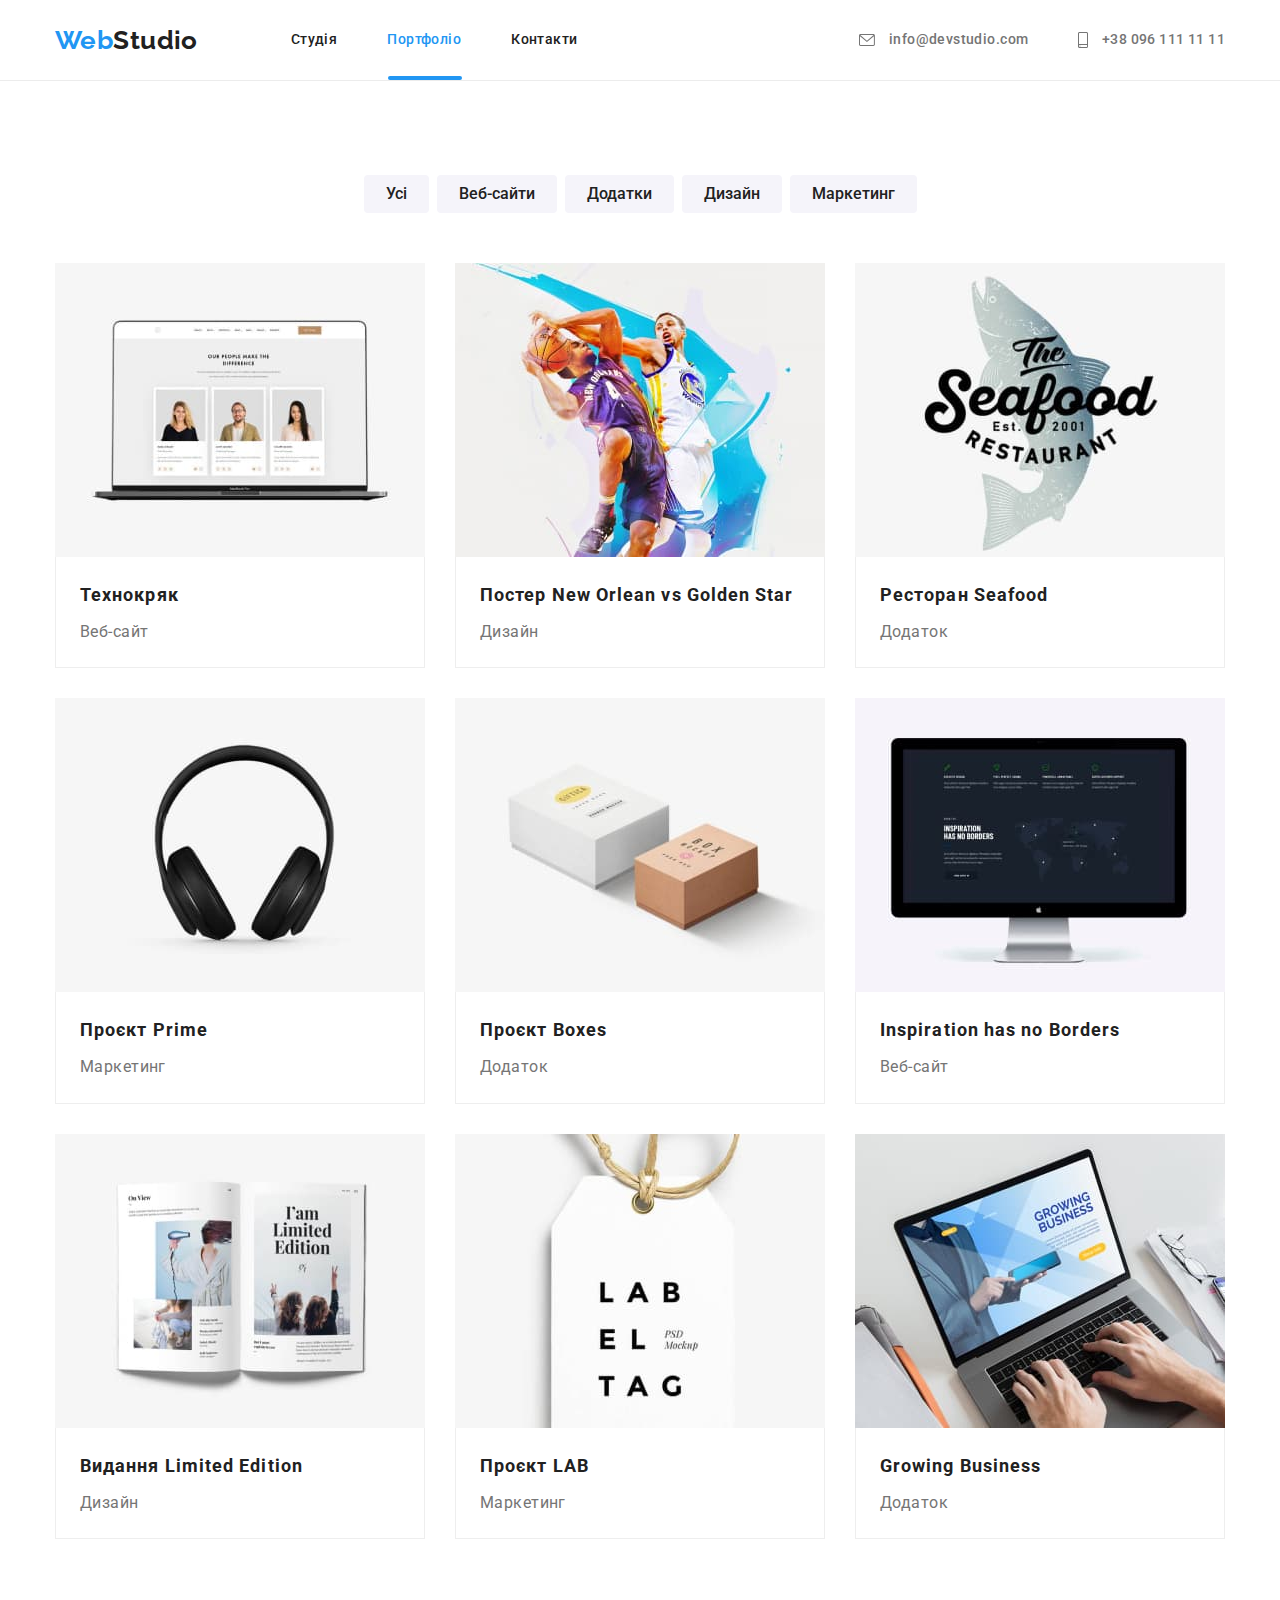
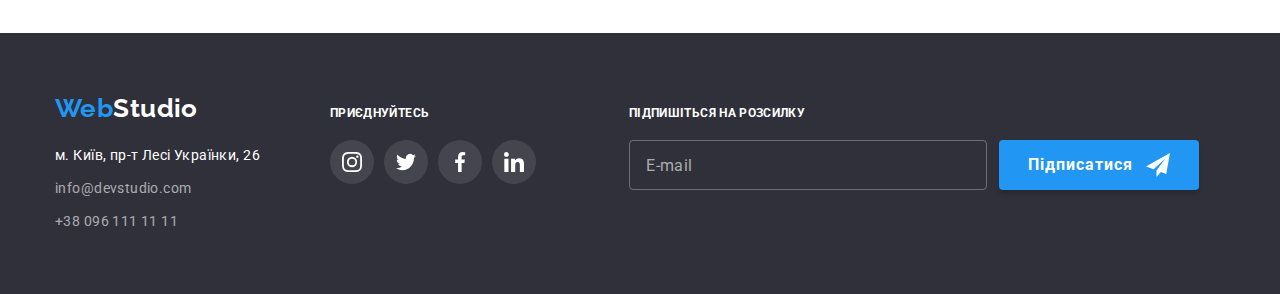
==== portfolio.html @ a85c8eb5 "add" ====
<!DOCTYPE html>
<html lang="uk">
  <head>
    <meta charset="UTF-8" />
    <meta name="viewport" content="width=device-width, initial-scale=1.0" />
    <title>home_work_#7 &#127801;</title>
    <link rel="preconnect" href="https://fonts.googleapis.com" />
    <link rel="preconnect" href="https://fonts.gstatic.com" crossorigin />
    <link
      href="https://fonts.googleapis.com/css2?family=Open+Sans&family=Raleway:wght@700&family=Roboto:wght@400;500;700;900&display=swap"
      rel="stylesheet"
    />
    <link
      rel="stylesheet"
      href="https://cdnjs.cloudflare.com/ajax/libs/modern-normalize/1.0.0/modern-normalize.min.css"
    />
    <link rel="stylesheet" href="./css/main.min.css" />
  </head>

  <body>
    <header class="page-header">
      <div class="container header">
        <a class="logo" href="" target="_blank" rel="noopener"
          >Web<span>Studio</span></a
        >
        <nav class="navigation">
          <ul class="site-nav list">
            <li class="item">
              <a href="./index.html" class="nav-link">Студія</a>
            </li>
            <li class="item">
              <a href="./portfolio.html" class="nav-link current">Портфоліо</a>
            </li>
            <li class="item"><a href="#" class="nav-link">Контакти</a></li>
          </ul>
        </nav>
        <div class="contacts header">
          <a class="contacts-link" href="mailto:info@devstudio.com">
            <svg width="16" height="12" class="mail icon">
              <use href="./images/sprite.svg#icon-mail"></use>
            </svg>
            info@devstudio.com</a
          >
          <a class="contacts-link" href="tel:+380961111111">
            <svg width="10" height="16" class="smartphone icon">
              <use href="./images/sprite.svg#icon-smartphone"></use>
            </svg>
            +38 096 111 11 11
          </a>
        </div>
      </div>
    </header>
    <main>
      <section class="section">
        <div class="container">
          <h1 class="portfolio-title visually-hidden">Портфоліо</h1>
          <ul class="portfolio-nav list">
            <li><button class="portfolio-button" type="button">Усі</button></li>
            <li>
              <button class="portfolio-button" type="button">Веб-сайти</button>
            </li>
            <li>
              <button class="portfolio-button" type="button">Додатки</button>
            </li>
            <li>
              <button class="portfolio-button" type="button">Дизайн</button>
            </li>
            <li>
              <button class="portfolio-button" type="button">Маркетинг</button>
            </li>
          </ul>
          <ul class="portfolio-list list">
            <li class="element-portfolio">
              <a class="element-portfolio-item" href="#"
                ><div class="img-position-portfolio">
                  <img
                    src="./images/portfolio1.jpg"
                    alt="Приклад веб-сайту"
                    width="370"
                    height="294"
                  />
                  <p class="text-position-portfolio">
                    Ресурс пропонує комплексні пропозиції з різним рівнем
                    функціоналу та сервісів. Все це дозволить відвідувачу
                    отримати вичерпні відомості про компанію чи приватну особу.
                  </p>
                </div>
                <div class="border-portfolio">
                  <h2 class="portfolio-title">Технокряк</h2>
                  <p class="portfolio-text">Веб-сайт</p>
                </div>
              </a>
            </li>
            <li class="element-portfolio">
              <a class="element-portfolio-item" href="#"
                ><div class="img-position-portfolio">
                  <img
                    src="./images/portfolio2.jpg"
                    alt="Приклад дизайну"
                    width="370"
                    height="294"
                  />
                  <p class="text-position-portfolio">
                    Ресурс пропонує комплексні пропозиції з різним рівнем
                    функціоналу та сервісів. Все це дозволить відвідувачу
                    отримати вичерпні відомості про компанію чи приватну особу.
                  </p>
                </div>
                <div class="border-portfolio">
                  <h2 class="portfolio-title">
                    Постер New Orlean vs Golden Star
                  </h2>
                  <p class="portfolio-text">Дизайн</p>
                </div>
              </a>
            </li>
            <li class="element-portfolio">
              <a class="element-portfolio-item" href="#"
                ><div class="img-position-portfolio">
                  <img
                    src="./images/portfolio3.jpg"
                    alt="Приклад додатку"
                    width="370"
                    height="294"
                  />
                  <p class="text-position-portfolio">
                    Ресурс пропонує комплексні пропозиції з різним рівнем
                    функціоналу та сервісів. Все це дозволить відвідувачу
                    отримати вичерпні відомості про компанію чи приватну особу.
                  </p>
                </div>
                <div class="border-portfolio">
                  <h2 class="portfolio-title">Ресторан Seafood</h2>
                  <p class="portfolio-text">Додаток</p>
                </div>
              </a>
            </li>
            <li class="element-portfolio">
              <a class="element-portfolio-item" href="#"
                ><div class="img-position-portfolio">
                  <img
                    src="./images/portfolio4.jpg"
                    alt="Приклад маркетингу"
                    width="370"
                    height="294"
                  />
                  <p class="text-position-portfolio">
                    Ресурс пропонує комплексні пропозиції з різним рівнем
                    функціоналу та сервісів. Все це дозволить відвідувачу
                    отримати вичерпні відомості про компанію чи приватну особу.
                  </p>
                </div>
                <div class="border-portfolio">
                  <h2 class="portfolio-title">Проєкт Prime</h2>
                  <p class="portfolio-text">Маркетинг</p>
                </div>
              </a>
            </li>
            <li class="element-portfolio">
              <a class="element-portfolio-item" href="#"
                ><div class="img-position-portfolio">
                  <img
                    src="./images/portfolio5.jpg"
                    alt="Приклад додатку"
                    width="370"
                    height="294"
                  />
                  <p class="text-position-portfolio">
                    Ресурс пропонує комплексні пропозиції з різним рівнем
                    функціоналу та сервісів. Все це дозволить відвідувачу
                    отримати вичерпні відомості про компанію чи приватну особу.
                  </p>
                </div>
                <div class="border-portfolio">
                  <h2 class="portfolio-title">Проєкт Boxes</h2>
                  <p class="portfolio-text">Додаток</p>
                </div>
              </a>
            </li>
            <li class="element-portfolio">
              <a class="element-portfolio-item" href="#"
                ><div class="img-position-portfolio">
                  <img
                    src="./images/portfolio6.jpg"
                    alt="Приклад веб-сайту"
                    width="370"
                    height="294"
                  />
                  <p class="text-position-portfolio">
                    Ресурс пропонує комплексні пропозиції з різним рівнем
                    функціоналу та сервісів. Все це дозволить відвідувачу
                    отримати вичерпні відомості про компанію чи приватну особу.
                  </p>
                </div>
                <div class="border-portfolio">
                  <h2 class="portfolio-title">Inspiration has no Borders</h2>
                  <p class="portfolio-text">Веб-сайт</p>
                </div>
              </a>
            </li>
            <li class="element-portfolio">
              <a class="element-portfolio-item" href="#"
                ><div class="img-position-portfolio">
                  <img
                    src="./images/portfolio7.jpg"
                    alt="Приклад дизайну"
                    width="370"
                    height="294"
                  />
                  <p class="text-position-portfolio">
                    Ресурс пропонує комплексні пропозиції з різним рівнем
                    функціоналу та сервісів. Все це дозволить відвідувачу
                    отримати вичерпні відомості про компанію чи приватну особу.
                  </p>
                </div>
                <div class="border-portfolio">
                  <h2 class="portfolio-title">Видання Limited Edition</h2>
                  <p class="portfolio-text">Дизайн</p>
                </div>
              </a>
            </li>
            <li class="element-portfolio">
              <a class="element-portfolio-item" href="#"
                ><div class="img-position-portfolio">
                  <img
                    src="./images/portfolio8.jpg"
                    alt="Приклад маркетингу"
                    width="370"
                    height="294"
                  />
                  <p class="text-position-portfolio">
                    Ресурс пропонує комплексні пропозиції з різним рівнем
                    функціоналу та сервісів. Все це дозволить відвідувачу
                    отримати вичерпні відомості про компанію чи приватну особу.
                  </p>
                </div>
                <div class="border-portfolio">
                  <h2 class="portfolio-title">Проєкт LAB</h2>
                  <p class="portfolio-text">Маркетинг</p>
                </div>
              </a>
            </li>
            <li class="element-portfolio">
              <a class="element-portfolio-item" href="#"
                ><div class="img-position-portfolio">
                  <img
                    src="./images/portfolio9.jpg"
                    alt="Приклад додатку"
                    width="370"
                    height="294"
                  />
                  <p class="text-position-portfolio">
                    Ресурс пропонує комплексні пропозиції з різним рівнем
                    функціоналу та сервісів. Все це дозволить відвідувачу
                    отримати вичерпні відомості про компанію чи приватну особу.
                  </p>
                </div>
                <div class="border-portfolio">
                  <h2 class="portfolio-title">Growing Business</h2>
                  <p class="portfolio-text">Додаток</p>
                </div>
              </a>
            </li>
          </ul>
        </div>
      </section>
    </main>
    <footer>
      <section class="section-footer">
        <div class="container footer">
          <div class="address-footer">
            <a class="logo footer" href="" target="_blank" rel="noopener"
              >Web<span class="accent">Studio</span></a
            >
            <address class="address-nav">
              <ul class="contacts footer list">
                <li>
                  <a
                    class="address"
                    href="https://goo.gl/maps/eaGSz34SgQG6PCbu6"
                    rel="noopener, nofollow, noreferrer"
                    target="_blank"
                    >м. Київ, пр-т Лесі Українки, 26</a
                  >
                </li>
                <li>
                  <a
                    class="contacts-link-footer link"
                    href="mailto:info@devstudio.com"
                    >info@devstudio.com</a
                  >
                </li>
                <li>
                  <a class="contacts-link-footer link" href="tel:+380961111111"
                    >+38 096 111 11 11</a
                  >
                </li>
              </ul>
            </address>
          </div>
          <div class="social-networks-footer">
            <h5 class="social-networks-footer-title">приєднуйтесь</h5>
            <div class="social-networks">
              <ul class="social-networks-list">
                <li class="social-networks link">
                  <a class="social-networks-item footer-item" href="#">
                    <svg width="20" height="20" class="instagram icon-net">
                      <use href="./images/sprite.svg#icon-instagram"></use>
                    </svg>
                  </a>
                </li>
                <li class="social-networks link">
                  <a class="social-networks-item footer-item" href="#">
                    <svg width="20" height="20" class="twitter icon-net">
                      <use href="./images/sprite.svg#icon-twitter"></use>
                    </svg>
                  </a>
                </li>
                <li class="social-networks link">
                  <a class="social-networks-item footer-item" href="#">
                    <svg width="20" height="20" class="facebook icon-net">
                      <use href="./images/sprite.svg#icon-facebook"></use>
                    </svg>
                  </a>
                </li>
                <li class="social-networks link">
                  <a class="social-networks-item footer-item" href="#">
                    <svg width="20" height="20" class="linkedin icon-net">
                      <use href="./images/sprite.svg#icon-linkedin"></use>
                    </svg>
                  </a>
                </li>
              </ul>
            </div>
          </div>
          <div class="mailing-block">
            <h5 class="social-networks-footer-title">
              Підпишіться на розсилку
            </h5>
            <form action="#" class="input-block">
              <div class="mailing-input-block">
                <label for="mailing-input"></label>
                <input
                  id="mailing-input"
                  type="text"
                  class="mailing-input"
                  placeholder="E-mail"
                />
              </div>
              <button type="submit" class="btn btn-footer">
                Підписатися
                <svg width="24" height="24" class="icon-mailing">
                  <use href="./images/sprite.svg#icon-send"></use>
                </svg>
              </button>
            </form>
          </div>
        </div>
      </section>
    </footer>
  </body>
</html>
---- css/main.min.css ----
:root{--primary-color: #ffffff;--accent-color: #2f303a;--accent-color2: #f5f4fa;--primary-text-color: #757575;--title-text-color: #212121;--accent-text-color: #2196f3;--accent-text-color2: #188ce8;--address-color: rgba(255, 255, 255, 0.6);--color-input: rgba(33, 33, 33, 0.2);--border-color: #eeeeee;--social-networks-icon: #afb1b8;--time: 250ms;--cubic: cubic-bezier(0.4, 0, 0.2, 1)}.visually-hidden{position:absolute;width:1px;height:1px;margin:-1px;border:0;padding:0;white-space:nowrap;-webkit-clip-path:inset(100%);clip-path:inset(100%);clip:rect(0 0 0 0);overflow:hidden}h1,h2,h3,h4,h5,h6,p{margin:0}ul,ol{margin:0;padding-left:0;list-style:none}img{display:block}input,textarea{padding:0}address{font-style:normal}button{cursor:pointer;font-family:inherit}a{text-decoration:none}body{color:var(--primary-text-color);background-color:var(--primary-color);font-family:Roboto,sans-serif;font-size:14px;letter-spacing:.03em}.container{width:100%;max-width:1200px;padding-left:15px;padding-right:15px;margin:0 auto}.section{padding-top:94px;padding-bottom:94px}.section-title{margin-bottom:50px;color:var(--title-text-color);font-size:36px;line-height:1.2;text-align:center}.btn{min-width:200px;color:var(--primary-color);background-color:var(--accent-text-color);border:none;font-weight:700;font-size:16px;line-height:1.9;align-items:center;text-align:center;letter-spacing:.06em;box-shadow:0px 4px 4px rgba(0,0,0,.15);border-radius:4px;cursor:pointer;transition:background-color var(--time) var(--cubic)}.btn:hover,.btn:focus{background-color:var(--accent-text-color2);transition:background-color var(--time) var(--cubic)}.social-networks-list{display:flex;gap:10px;justify-content:center;align-items:center;padding-bottom:30px}.social-networks-item{flex-basis:calc((100% - 30px)/4);width:44px;height:44px;display:flex;justify-content:center;align-items:center;border-radius:50%;color:var(--social-networks-icon);transition:background-color var(--time) var(--cubic),color var(--time) var(--cubic)}.social-networks-item:hover,.social-networks-item:focus{background-color:var(--accent-text-color);color:var(--primary-color);cursor:pointer;transition:background-color var(--time) var(--cubic),color var(--time) var(--cubic)}.icon-net{fill:currentColor}.backdrop{position:fixed;top:0;left:0;width:100%;height:100%;background-color:rgba(0,0,0,.2);transition:opacity 300ms linear,visibility 300ms linear}.is-hidden{visibility:hidden;opacity:0;pointer-events:none}.modal{position:absolute;top:50%;left:50%;transform:translate(-50%, -50%);width:528px;min-height:581px;padding-left:40px;padding-right:40px;background-color:var(--primary-color);box-shadow:0px 1px 3px rgba(0,0,0,.12),0px 1px 1px rgba(0,0,0,.14),0px 2px 1px rgba(0,0,0,.2);border-radius:4px;transform:translate(-50%, -50%) scaleY(1)}.modal-title{font-weight:700;font-size:20px;padding-top:40px;margin-bottom:12px;line-height:1.15;text-align:center;letter-spacing:.03em;color:var(--title-text-color)}.modal-fild:not(:last-child){margin-bottom:10px}.modal-fild:nth-child(4){margin-bottom:0}.input-wrap{position:relative}.modal-input{display:block;margin-top:4px;width:100%;height:40px;border:1px solid var(--color-input);border-radius:4px;font-size:14px;outline:rgba(0,0,0,0);padding-left:40px;cursor:pointer}.modal-input:focus{border-color:var(--accent-text-color);cursor:pointer}.input-icon{position:absolute;left:12px;top:50%;transform:translateY(-50%);fill:var(--title-text-color)}.modal-input:focus+.input-icon{fill:var(--accent-text-color)}.modal-input.text{height:120px;padding-left:16px;padding-top:12px;resize:none}.modal-input.text::-moz-placeholder{color:rgba(117,117,117,.5)}.modal-input.text:-ms-input-placeholder{color:rgba(117,117,117,.5)}.modal-input.text::placeholder{color:rgba(117,117,117,.5)}.check-text{font-size:14px;line-height:1.7;letter-spacing:.03em;color:var(--primary-text-color);display:flex;cursor:pointer;align-items:center}.check-text span{width:16px;height:15px;border:2px solid var(--title-text-color);border-radius:3px;margin-right:8px;display:flex;align-items:center;justify-content:center;fill:rgba(0,0,0,0)}.input-check:checked+.check-text span{background-color:var(--accent-text-color);fill:var(--primary-color);border:rgba(0,0,0,0)}.input-check{display:block;margin-top:20px;-webkit-appearance:none;-moz-appearance:none;appearance:none}.check-text a{text-decoration:underline;color:var(--accent-text-color);margin-left:4px;-webkit-text-decoration-skip-ink:none;text-decoration-skip-ink:none}.btn-modal{display:block;padding:10px 52px;margin-top:30px;margin-left:auto;margin-right:auto}.modal-form{padding-bottom:40px}.backdrop.is-hidden .modal{transform:translate(-50%, 0%) scale(0);transition:transform 300ms linear}.button-x{position:absolute;top:8px;right:8px;display:flex;justify-content:center;align-items:center;background-color:rgba(0,0,0,0);border-radius:50%;border:1px solid var(--social-networks-icon);width:30px;height:30px;color:var(--title-text-color)}.button-x:hover{color:var(--accent-text-color);cursor:pointer}.button-img{fill:currentColor}.gap-list{display:flex;flex-wrap:wrap;gap:30px}.hero{padding-top:200px;padding-bottom:200px;background-color:var(--accent-color);background-image:linear-gradient(to right, rgba(47, 48, 58, 0.4), rgba(47, 48, 58, 0.4)),url(../images/img_hero.jpg);background-repeat:no-repeat;background-size:auto;background-position:center;text-align:center}.hero__title{width:696px;display:block;margin-left:auto;margin-right:auto;margin-bottom:30px;color:var(--primary-color);font-weight:900;font-size:44px;line-height:1.4;letter-spacing:.06em;text-transform:uppercase}.hero__btn{padding:10px 32px}.page-header{border-bottom:1px solid #ececec}.container.header{display:flex;align-items:center}.logo{padding-top:24px;padding-bottom:24px;color:var(--accent-text-color);font-family:Raleway,sans-serif;font-weight:700;font-size:26px;text-decoration:none;line-height:1.2}.logo span{color:var(--title-text-color)}.navigation{margin-left:93px}.site-nav{display:flex;justify-content:flex-start;gap:50px}.nav-link{display:block;padding-top:32px;padding-bottom:32px;color:var(--title-text-color);font-weight:500;line-height:1.14;text-decoration:none;transition:color var(--time) var(--cubic)}.nav-link:hover,.nav-link:focus{color:var(--accent-text-color);transition:color var(--time) var(--cubic)}.current{position:relative;color:var(--accent-text-color)}.current::after{content:"";position:absolute;bottom:0;left:0;transform:translate(1px);width:100%;height:4px;background-color:var(--accent-text-color);border-radius:2px}.contacts.header{display:flex;margin-left:auto;gap:50px}.contacts-link{color:var(--primary-text-color);padding-top:32px;padding-bottom:32px;font-weight:500;line-height:1.14;text-decoration:none;transition:color var(--time) var(--cubic)}.contacts-link:hover,.contacts-link:focus{color:var(--accent-text-color);cursor:pointer;transition:color var(--time) var(--cubic)}.icon{vertical-align:middle;margin-right:10px;fill:currentColor}.feature__item{flex-basis:calc((100% - 90px)/4)}.feature__item::before{display:block;content:"";height:120px;background-size:70px;background-repeat:no-repeat;background-position:center;background-color:var(--accent-color2);border-radius:4px;margin-bottom:30px}.icon-antenna::before{background-image:url(../images/antenna.svg)}.icon-clock::before{background-image:url(../images/clock.svg)}.icon-diagram::before{background-image:url(../images/diagram.svg)}.icon-astronaut::before{background-image:url(../images/astronaut.svg)}.feature__title{margin-bottom:8px;color:var(--title-text-color);font-size:14px;line-height:1.14;text-transform:uppercase}.feature__text{line-height:1.7}.section.work{padding-top:0}.work__item{flex-basis:calc((100% - 60px)/3);position:relative}.work__text-position{width:100%;padding-top:27px;padding-bottom:27px;position:absolute;bottom:0;left:0;background-color:rgba(47,48,58,.8);color:var(--primary-color);text-transform:uppercase;font-weight:700;font-size:14px;line-height:1.14;text-align:center;letter-spacing:.03em}.section.team{margin-bottom:0;background-color:var(--accent-color2)}.team__item{flex-basis:calc((100% - 90px)/4);background:#fff;box-shadow:0px 1px 3px rgba(0,0,0,.12),0px 1px 1px rgba(0,0,0,.14),0px 2px 1px rgba(0,0,0,.2);border-radius:0px 0px 4px 4px;align-items:center}.team__name{margin-bottom:10px;color:var(--title-text-color);font-weight:500;font-size:16px;line-height:1.2;text-align:center}.team__profession{font-size:16px;line-height:1.2;text-align:center}.team__text{padding-top:30px;margin-bottom:16px}.clients-list__element{flex-basis:calc((100% - 150px)/6)}.clients-list__item{border:1px solid var(--social-networks-icon);border-radius:4px;width:170px;height:92px;display:flex;justify-content:center;align-items:center;color:var(--social-networks-icon);transition:border-color var(--time) var(--cubic),color var(--time) var(--cubic)}.clients-list__item:hover,.clients-list__item:focus{border:1px solid var(--accent-text-color);color:var(--accent-text-color);cursor:pointer;transition:border-color var(--time) var(--cubic),color var(--time) var(--cubic)}.logo-clients{fill:currentColor}.section-footer{background-color:var(--accent-color);padding-top:60px;padding-bottom:60px}.container.footer{display:flex;align-items:baseline}.social-networks-footer{margin-left:70px}.social-networks-footer-title{margin-bottom:20px;line-height:1.14;letter-spacing:.03em;text-transform:uppercase;color:var(--primary-color)}.footer-item{background-color:rgba(255,255,255,.1);color:var(--primary-color)}.logo.footer{display:inline-block;padding-bottom:0;padding-top:0}.logo .accent{color:var(--primary-color)}.address-nav{margin-top:20px}.contacts.footer>li:not(:last-child){margin-bottom:9px}.contacts.footer>li:not(:first-child){display:block;color:var(--address-color);text-decoration:none;font-weight:400;font-style:normal;line-height:1.7;transition:color var(--time) var(--cubic)}.address{color:var(--primary-color);text-decoration:none;font-style:normal;line-height:1.7}.contacts-link-footer{color:var(--address-color);line-height:1.7;letter-spacing:.03em}.mailing-block{margin-left:93px}.mailing-input{display:block;width:358px;height:50px;border-radius:4px;font-size:14px;color:var(--primary-color);font-size:16px;line-height:1.25;outline:rgba(0,0,0,0);background-color:rgba(0,0,0,0);padding-left:16px;cursor:pointer;border:1px solid rgba(255,255,255,.3)}.mailing-input::-moz-placeholder{color:rgba(255,255,255,.6);font-size:16px;line-height:1.25;letter-spacing:.03em;outline-color:none}.mailing-input:-ms-input-placeholder{color:rgba(255,255,255,.6);font-size:16px;line-height:1.25;letter-spacing:.03em;outline-color:none}.mailing-input::placeholder{color:rgba(255,255,255,.6);font-size:16px;line-height:1.25;letter-spacing:.03em;outline-color:none}.mailing-input:focus{outline:rgba(0,0,0,0);border-color:var(--primary-text-color);cursor:pointer}.btn-footer{padding:10px 28px;display:flex;justify-content:space-around;height:50px}.icon-mailing{fill:var(--primary-color);margin-left:10px}.input-block{display:flex;align-items:center}.mailing-input-block{margin-right:12px}.portfolio-nav{display:flex;flex-wrap:wrap;gap:8px;justify-content:center;margin-bottom:50px}.portfolio-button{padding:6px 22px;background-color:var(--accent-text-color2);color:var(--title-text-color);font-family:inherit;font-weight:500;font-size:16px;line-height:1.6;text-align:center;border:none;background:var(--accent-color2);border-radius:4px;cursor:pointer;transition:background-color var(--time) var(--cubic),color var(--time) var(--cubic),box-shadow var(--time) var(--cubic)}.portfolio-button:hover,.portfolio-button:focus{background-color:var(--accent-text-color);color:var(--primary-color);box-shadow:0px 3px 1px rgba(0,0,0,.1),0px 1px 2px rgba(0,0,0,.08),0px 2px 2px rgba(0,0,0,.12);transition:background-color var(--time) var(--cubic),color var(--time) var(--cubic),box-shadow var(--time) var(--cubic)}.img-position-portfolio{position:relative;overflow:hidden}.text-position-portfolio{position:absolute;width:100%;height:100%;top:0;padding:63px 24px;background-color:rgba(33,150,243,.9);color:var(--primary-color);font-size:18px;line-height:1.56;letter-spacing:.03em;transform:translateY(100%);transition:var(--time) var(--cubic);overflow:auto}.element-portfolio-item:hover .text-position-portfolio,.element-portfolio-item:focus .text-position-portfolio{transform:translateY(0);transition:var(--time) var(--cubic)}.portfolio-list{display:flex;flex-wrap:wrap;gap:30px}.element-portfolio{flex-basis:calc((100% - 60px)/3)}.element-portfolio-item{display:block;transition:box-shadow var(--time) var(--cubic)}.element-portfolio-item:hover,.element-portfolio-item:focus{box-shadow:0px 1px 1px rgba(0,0,0,.12),0px 4px 4px rgba(0,0,0,.06),1px 4px 6px rgba(0,0,0,.16);transition:box-shadow var(--time) var(--cubic)}.border-portfolio{padding:20px 24px;border:1px solid var(--border-color);border-top:none}.portfolio-title{margin-bottom:4px;color:var(--title-text-color);font-family:inherit;font-weight:700;font-size:18px;line-height:2;letter-spacing:.06em}.portfolio-text{color:var(--primary-text-color);font-family:inherit;font-size:16px;line-height:1.9}/*# sourceMappingURL=main.min.css.map */
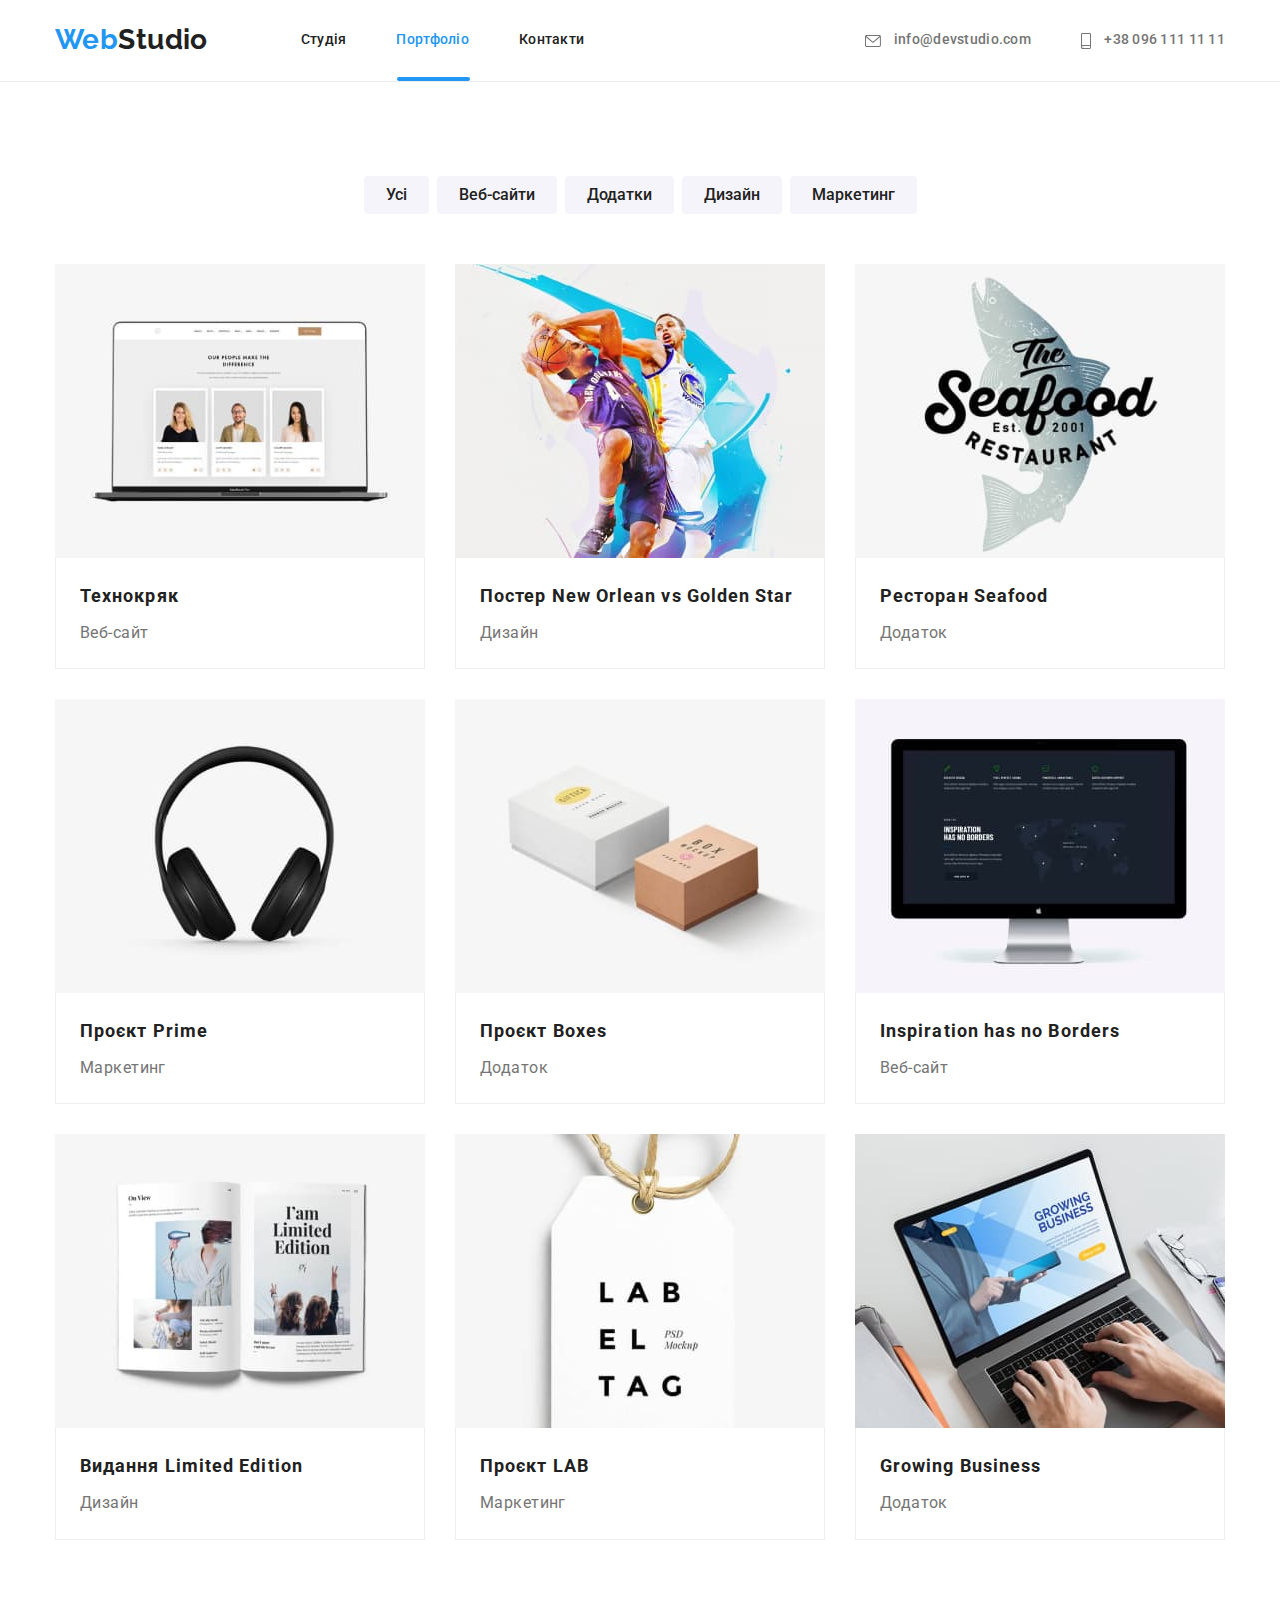
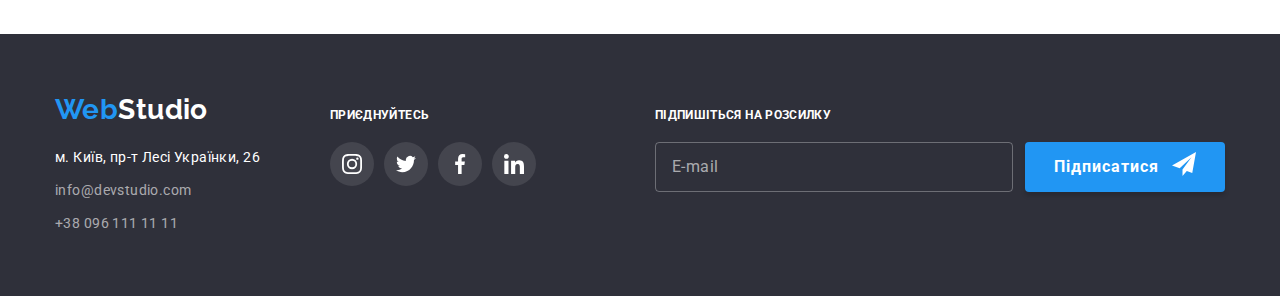
==== commit 4923a6ba: "add menu" ====
--- a/portfolio.html
+++ b/portfolio.html
@@ -3,7 +3,7 @@
   <head>
     <meta charset="UTF-8" />
     <meta name="viewport" content="width=device-width, initial-scale=1.0" />
-    <title>home_work_#7 &#127801;</title>
+    <title>home_work_#8 &#127801;</title>
     <link rel="preconnect" href="https://fonts.googleapis.com" />
     <link rel="preconnect" href="https://fonts.gstatic.com" crossorigin />
     <link
@@ -268,69 +268,73 @@
     <footer>
       <section class="section-footer">
         <div class="container footer">
-          <div class="address-footer">
-            <a class="logo footer" href="" target="_blank" rel="noopener"
-              >Web<span class="accent">Studio</span></a
-            >
-            <address class="address-nav">
-              <ul class="contacts footer list">
-                <li>
-                  <a
-                    class="address"
-                    href="https://goo.gl/maps/eaGSz34SgQG6PCbu6"
-                    rel="noopener, nofollow, noreferrer"
-                    target="_blank"
-                    >м. Київ, пр-т Лесі Українки, 26</a
-                  >
-                </li>
-                <li>
-                  <a
-                    class="contacts-link-footer link"
-                    href="mailto:info@devstudio.com"
-                    >info@devstudio.com</a
-                  >
-                </li>
-                <li>
-                  <a class="contacts-link-footer link" href="tel:+380961111111"
-                    >+38 096 111 11 11</a
-                  >
-                </li>
-              </ul>
-            </address>
-          </div>
-          <div class="social-networks-footer">
-            <h5 class="social-networks-footer-title">приєднуйтесь</h5>
-            <div class="social-networks">
-              <ul class="social-networks-list">
-                <li class="social-networks link">
-                  <a class="social-networks-item footer-item" href="#">
-                    <svg width="20" height="20" class="instagram icon-net">
-                      <use href="./images/sprite.svg#icon-instagram"></use>
-                    </svg>
-                  </a>
-                </li>
-                <li class="social-networks link">
-                  <a class="social-networks-item footer-item" href="#">
-                    <svg width="20" height="20" class="twitter icon-net">
-                      <use href="./images/sprite.svg#icon-twitter"></use>
-                    </svg>
-                  </a>
-                </li>
-                <li class="social-networks link">
-                  <a class="social-networks-item footer-item" href="#">
-                    <svg width="20" height="20" class="facebook icon-net">
-                      <use href="./images/sprite.svg#icon-facebook"></use>
-                    </svg>
-                  </a>
-                </li>
-                <li class="social-networks link">
-                  <a class="social-networks-item footer-item" href="#">
-                    <svg width="20" height="20" class="linkedin icon-net">
-                      <use href="./images/sprite.svg#icon-linkedin"></use>
-                    </svg>
-                  </a>
-                </li>
-              </ul>
+          <div class="add-flex">
+            <div class="address-footer">
+              <a class="logo footer" href="" target="_blank" rel="noopener"
+                >Web<span class="accent">Studio</span></a
+              >
+              <address class="address-nav">
+                <ul class="contacts footer list">
+                  <li>
+                    <a
+                      class="address"
+                      href="https://goo.gl/maps/eaGSz34SgQG6PCbu6"
+                      rel="noopener, nofollow, noreferrer"
+                      target="_blank"
+                      >м. Київ, пр-т Лесі Українки, 26</a
+                    >
+                  </li>
+                  <li>
+                    <a
+                      class="contacts-link-footer link"
+                      href="mailto:info@devstudio.com"
+                      >info@devstudio.com</a
+                    >
+                  </li>
+                  <li>
+                    <a
+                      class="contacts-link-footer link"
+                      href="tel:+380961111111"
+                      >+38 096 111 11 11</a
+                    >
+                  </li>
+                </ul>
+              </address>
+            </div>
+            <div class="social-networks-footer">
+              <h5 class="social-networks-footer-title">приєднуйтесь</h5>
+              <div class="social-networks">
+                <ul class="social-networks-list">
+                  <li class="social-networks link">
+                    <a class="social-networks-item footer-item" href="#">
+                      <svg width="20" height="20" class="instagram icon-net">
+                        <use href="./images/sprite.svg#icon-instagram"></use>
+                      </svg>
+                    </a>
+                  </li>
+                  <li class="social-networks link">
+                    <a class="social-networks-item footer-item" href="#">
+                      <svg width="20" height="20" class="twitter icon-net">
+                        <use href="./images/sprite.svg#icon-twitter"></use>
+                      </svg>
+                    </a>
+                  </li>
+                  <li class="social-networks link">
+                    <a class="social-networks-item footer-item" href="#">
+                      <svg width="20" height="20" class="facebook icon-net">
+                        <use href="./images/sprite.svg#icon-facebook"></use>
+                      </svg>
+                    </a>
+                  </li>
+                  <li class="social-networks link">
+                    <a class="social-networks-item footer-item" href="#">
+                      <svg width="20" height="20" class="linkedin icon-net">
+                        <use href="./images/sprite.svg#icon-linkedin"></use>
+                      </svg>
+                    </a>
+                  </li>
+                </ul>
+              </div>
             </div>
           </div>
           <div class="mailing-block">
@@ -347,6 +351,7 @@
                   placeholder="E-mail"
                 />
               </div>
+
               <button type="submit" class="btn btn-footer">
                 Підписатися
                 <svg width="24" height="24" class="icon-mailing">
--- a/css/main.min.css
+++ b/css/main.min.css
@@ -1 +1 @@
-:root{--primary-color: #ffffff;--accent-color: #2f303a;--accent-color2: #f5f4fa;--primary-text-color: #757575;--title-text-color: #212121;--accent-text-color: #2196f3;--accent-text-color2: #188ce8;--address-color: rgba(255, 255, 255, 0.6);--color-input: rgba(33, 33, 33, 0.2);--border-color: #eeeeee;--social-networks-icon: #afb1b8;--time: 250ms;--cubic: cubic-bezier(0.4, 0, 0.2, 1)}.visually-hidden{position:absolute;width:1px;height:1px;margin:-1px;border:0;padding:0;white-space:nowrap;-webkit-clip-path:inset(100%);clip-path:inset(100%);clip:rect(0 0 0 0);overflow:hidden}h1,h2,h3,h4,h5,h6,p{margin:0}ul,ol{margin:0;padding-left:0;list-style:none}img{display:block}input,textarea{padding:0}address{font-style:normal}button{cursor:pointer;font-family:inherit}a{text-decoration:none}body{color:var(--primary-text-color);background-color:var(--primary-color);font-family:Roboto,sans-serif;font-size:14px;letter-spacing:.03em}.container{width:100%;max-width:1200px;padding-left:15px;padding-right:15px;margin:0 auto}.section{padding-top:94px;padding-bottom:94px}.section-title{margin-bottom:50px;color:var(--title-text-color);font-size:36px;line-height:1.2;text-align:center}.btn{min-width:200px;color:var(--primary-color);background-color:var(--accent-text-color);border:none;font-weight:700;font-size:16px;line-height:1.9;align-items:center;text-align:center;letter-spacing:.06em;box-shadow:0px 4px 4px rgba(0,0,0,.15);border-radius:4px;cursor:pointer;transition:background-color var(--time) var(--cubic)}.btn:hover,.btn:focus{background-color:var(--accent-text-color2);transition:background-color var(--time) var(--cubic)}.social-networks-list{display:flex;gap:10px;justify-content:center;align-items:center;padding-bottom:30px}.social-networks-item{flex-basis:calc((100% - 30px)/4);width:44px;height:44px;display:flex;justify-content:center;align-items:center;border-radius:50%;color:var(--social-networks-icon);transition:background-color var(--time) var(--cubic),color var(--time) var(--cubic)}.social-networks-item:hover,.social-networks-item:focus{background-color:var(--accent-text-color);color:var(--primary-color);cursor:pointer;transition:background-color var(--time) var(--cubic),color var(--time) var(--cubic)}.icon-net{fill:currentColor}.backdrop{position:fixed;top:0;left:0;width:100%;height:100%;background-color:rgba(0,0,0,.2);transition:opacity 300ms linear,visibility 300ms linear}.is-hidden{visibility:hidden;opacity:0;pointer-events:none}.modal{position:absolute;top:50%;left:50%;transform:translate(-50%, -50%);width:528px;min-height:581px;padding-left:40px;padding-right:40px;background-color:var(--primary-color);box-shadow:0px 1px 3px rgba(0,0,0,.12),0px 1px 1px rgba(0,0,0,.14),0px 2px 1px rgba(0,0,0,.2);border-radius:4px;transform:translate(-50%, -50%) scaleY(1)}.modal-title{font-weight:700;font-size:20px;padding-top:40px;margin-bottom:12px;line-height:1.15;text-align:center;letter-spacing:.03em;color:var(--title-text-color)}.modal-fild:not(:last-child){margin-bottom:10px}.modal-fild:nth-child(4){margin-bottom:0}.input-wrap{position:relative}.modal-input{display:block;margin-top:4px;width:100%;height:40px;border:1px solid var(--color-input);border-radius:4px;font-size:14px;outline:rgba(0,0,0,0);padding-left:40px;cursor:pointer}.modal-input:focus{border-color:var(--accent-text-color);cursor:pointer}.input-icon{position:absolute;left:12px;top:50%;transform:translateY(-50%);fill:var(--title-text-color)}.modal-input:focus+.input-icon{fill:var(--accent-text-color)}.modal-input.text{height:120px;padding-left:16px;padding-top:12px;resize:none}.modal-input.text::-moz-placeholder{color:rgba(117,117,117,.5)}.modal-input.text:-ms-input-placeholder{color:rgba(117,117,117,.5)}.modal-input.text::placeholder{color:rgba(117,117,117,.5)}.check-text{font-size:14px;line-height:1.7;letter-spacing:.03em;color:var(--primary-text-color);display:flex;cursor:pointer;align-items:center}.check-text span{width:16px;height:15px;border:2px solid var(--title-text-color);border-radius:3px;margin-right:8px;display:flex;align-items:center;justify-content:center;fill:rgba(0,0,0,0)}.input-check:checked+.check-text span{background-color:var(--accent-text-color);fill:var(--primary-color);border:rgba(0,0,0,0)}.input-check{display:block;margin-top:20px;-webkit-appearance:none;-moz-appearance:none;appearance:none}.check-text a{text-decoration:underline;color:var(--accent-text-color);margin-left:4px;-webkit-text-decoration-skip-ink:none;text-decoration-skip-ink:none}.btn-modal{display:block;padding:10px 52px;margin-top:30px;margin-left:auto;margin-right:auto}.modal-form{padding-bottom:40px}.backdrop.is-hidden .modal{transform:translate(-50%, 0%) scale(0);transition:transform 300ms linear}.button-x{position:absolute;top:8px;right:8px;display:flex;justify-content:center;align-items:center;background-color:rgba(0,0,0,0);border-radius:50%;border:1px solid var(--social-networks-icon);width:30px;height:30px;color:var(--title-text-color)}.button-x:hover{color:var(--accent-text-color);cursor:pointer}.button-img{fill:currentColor}.gap-list{display:flex;flex-wrap:wrap;gap:30px}.hero{padding-top:200px;padding-bottom:200px;background-color:var(--accent-color);background-image:linear-gradient(to right, rgba(47, 48, 58, 0.4), rgba(47, 48, 58, 0.4)),url(../images/img_hero.jpg);background-repeat:no-repeat;background-size:auto;background-position:center;text-align:center}.hero__title{width:696px;display:block;margin-left:auto;margin-right:auto;margin-bottom:30px;color:var(--primary-color);font-weight:900;font-size:44px;line-height:1.4;letter-spacing:.06em;text-transform:uppercase}.hero__btn{padding:10px 32px}.page-header{border-bottom:1px solid #ececec}.container.header{display:flex;align-items:center}.logo{padding-top:24px;padding-bottom:24px;color:var(--accent-text-color);font-family:Raleway,sans-serif;font-weight:700;font-size:26px;text-decoration:none;line-height:1.2}.logo span{color:var(--title-text-color)}.navigation{margin-left:93px}.site-nav{display:flex;justify-content:flex-start;gap:50px}.nav-link{display:block;padding-top:32px;padding-bottom:32px;color:var(--title-text-color);font-weight:500;line-height:1.14;text-decoration:none;transition:color var(--time) var(--cubic)}.nav-link:hover,.nav-link:focus{color:var(--accent-text-color);transition:color var(--time) var(--cubic)}.current{position:relative;color:var(--accent-text-color)}.current::after{content:"";position:absolute;bottom:0;left:0;transform:translate(1px);width:100%;height:4px;background-color:var(--accent-text-color);border-radius:2px}.contacts.header{display:flex;margin-left:auto;gap:50px}.contacts-link{color:var(--primary-text-color);padding-top:32px;padding-bottom:32px;font-weight:500;line-height:1.14;text-decoration:none;transition:color var(--time) var(--cubic)}.contacts-link:hover,.contacts-link:focus{color:var(--accent-text-color);cursor:pointer;transition:color var(--time) var(--cubic)}.icon{vertical-align:middle;margin-right:10px;fill:currentColor}.feature__item{flex-basis:calc((100% - 90px)/4)}.feature__item::before{display:block;content:"";height:120px;background-size:70px;background-repeat:no-repeat;background-position:center;background-color:var(--accent-color2);border-radius:4px;margin-bottom:30px}.icon-antenna::before{background-image:url(../images/antenna.svg)}.icon-clock::before{background-image:url(../images/clock.svg)}.icon-diagram::before{background-image:url(../images/diagram.svg)}.icon-astronaut::before{background-image:url(../images/astronaut.svg)}.feature__title{margin-bottom:8px;color:var(--title-text-color);font-size:14px;line-height:1.14;text-transform:uppercase}.feature__text{line-height:1.7}.section.work{padding-top:0}.work__item{flex-basis:calc((100% - 60px)/3);position:relative}.work__text-position{width:100%;padding-top:27px;padding-bottom:27px;position:absolute;bottom:0;left:0;background-color:rgba(47,48,58,.8);color:var(--primary-color);text-transform:uppercase;font-weight:700;font-size:14px;line-height:1.14;text-align:center;letter-spacing:.03em}.section.team{margin-bottom:0;background-color:var(--accent-color2)}.team__item{flex-basis:calc((100% - 90px)/4);background:#fff;box-shadow:0px 1px 3px rgba(0,0,0,.12),0px 1px 1px rgba(0,0,0,.14),0px 2px 1px rgba(0,0,0,.2);border-radius:0px 0px 4px 4px;align-items:center}.team__name{margin-bottom:10px;color:var(--title-text-color);font-weight:500;font-size:16px;line-height:1.2;text-align:center}.team__profession{font-size:16px;line-height:1.2;text-align:center}.team__text{padding-top:30px;margin-bottom:16px}.clients-list__element{flex-basis:calc((100% - 150px)/6)}.clients-list__item{border:1px solid var(--social-networks-icon);border-radius:4px;width:170px;height:92px;display:flex;justify-content:center;align-items:center;color:var(--social-networks-icon);transition:border-color var(--time) var(--cubic),color var(--time) var(--cubic)}.clients-list__item:hover,.clients-list__item:focus{border:1px solid var(--accent-text-color);color:var(--accent-text-color);cursor:pointer;transition:border-color var(--time) var(--cubic),color var(--time) var(--cubic)}.logo-clients{fill:currentColor}.section-footer{background-color:var(--accent-color);padding-top:60px;padding-bottom:60px}.container.footer{display:flex;align-items:baseline}.social-networks-footer{margin-left:70px}.social-networks-footer-title{margin-bottom:20px;line-height:1.14;letter-spacing:.03em;text-transform:uppercase;color:var(--primary-color)}.footer-item{background-color:rgba(255,255,255,.1);color:var(--primary-color)}.logo.footer{display:inline-block;padding-bottom:0;padding-top:0}.logo .accent{color:var(--primary-color)}.address-nav{margin-top:20px}.contacts.footer>li:not(:last-child){margin-bottom:9px}.contacts.footer>li:not(:first-child){display:block;color:var(--address-color);text-decoration:none;font-weight:400;font-style:normal;line-height:1.7;transition:color var(--time) var(--cubic)}.address{color:var(--primary-color);text-decoration:none;font-style:normal;line-height:1.7}.contacts-link-footer{color:var(--address-color);line-height:1.7;letter-spacing:.03em}.mailing-block{margin-left:93px}.mailing-input{display:block;width:358px;height:50px;border-radius:4px;font-size:14px;color:var(--primary-color);font-size:16px;line-height:1.25;outline:rgba(0,0,0,0);background-color:rgba(0,0,0,0);padding-left:16px;cursor:pointer;border:1px solid rgba(255,255,255,.3)}.mailing-input::-moz-placeholder{color:rgba(255,255,255,.6);font-size:16px;line-height:1.25;letter-spacing:.03em;outline-color:none}.mailing-input:-ms-input-placeholder{color:rgba(255,255,255,.6);font-size:16px;line-height:1.25;letter-spacing:.03em;outline-color:none}.mailing-input::placeholder{color:rgba(255,255,255,.6);font-size:16px;line-height:1.25;letter-spacing:.03em;outline-color:none}.mailing-input:focus{outline:rgba(0,0,0,0);border-color:var(--primary-text-color);cursor:pointer}.btn-footer{padding:10px 28px;display:flex;justify-content:space-around;height:50px}.icon-mailing{fill:var(--primary-color);margin-left:10px}.input-block{display:flex;align-items:center}.mailing-input-block{margin-right:12px}.portfolio-nav{display:flex;flex-wrap:wrap;gap:8px;justify-content:center;margin-bottom:50px}.portfolio-button{padding:6px 22px;background-color:var(--accent-text-color2);color:var(--title-text-color);font-family:inherit;font-weight:500;font-size:16px;line-height:1.6;text-align:center;border:none;background:var(--accent-color2);border-radius:4px;cursor:pointer;transition:background-color var(--time) var(--cubic),color var(--time) var(--cubic),box-shadow var(--time) var(--cubic)}.portfolio-button:hover,.portfolio-button:focus{background-color:var(--accent-text-color);color:var(--primary-color);box-shadow:0px 3px 1px rgba(0,0,0,.1),0px 1px 2px rgba(0,0,0,.08),0px 2px 2px rgba(0,0,0,.12);transition:background-color var(--time) var(--cubic),color var(--time) var(--cubic),box-shadow var(--time) var(--cubic)}.img-position-portfolio{position:relative;overflow:hidden}.text-position-portfolio{position:absolute;width:100%;height:100%;top:0;padding:63px 24px;background-color:rgba(33,150,243,.9);color:var(--primary-color);font-size:18px;line-height:1.56;letter-spacing:.03em;transform:translateY(100%);transition:var(--time) var(--cubic);overflow:auto}.element-portfolio-item:hover .text-position-portfolio,.element-portfolio-item:focus .text-position-portfolio{transform:translateY(0);transition:var(--time) var(--cubic)}.portfolio-list{display:flex;flex-wrap:wrap;gap:30px}.element-portfolio{flex-basis:calc((100% - 60px)/3)}.element-portfolio-item{display:block;transition:box-shadow var(--time) var(--cubic)}.element-portfolio-item:hover,.element-portfolio-item:focus{box-shadow:0px 1px 1px rgba(0,0,0,.12),0px 4px 4px rgba(0,0,0,.06),1px 4px 6px rgba(0,0,0,.16);transition:box-shadow var(--time) var(--cubic)}.border-portfolio{padding:20px 24px;border:1px solid var(--border-color);border-top:none}.portfolio-title{margin-bottom:4px;color:var(--title-text-color);font-family:inherit;font-weight:700;font-size:18px;line-height:2;letter-spacing:.06em}.portfolio-text{color:var(--primary-text-color);font-family:inherit;font-size:16px;line-height:1.9}/*# sourceMappingURL=main.min.css.map */+:root{--primary-color: #ffffff;--accent-color: #2f303a;--accent-color2: #f5f4fa;--primary-text-color: #757575;--title-text-color: #212121;--accent-text-color: #2196f3;--accent-text-color2: #188ce8;--address-color: rgba(255, 255, 255, 0.6);--color-input: rgba(33, 33, 33, 0.2);--border-color: #eeeeee;--social-networks-icon: #afb1b8;--time: 250ms;--cubic: cubic-bezier(0.4, 0, 0.2, 1)}.visually-hidden{position:absolute;width:1px;height:1px;margin:-1px;border:0;padding:0;white-space:nowrap;-webkit-clip-path:inset(100%);clip-path:inset(100%);clip:rect(0 0 0 0);overflow:hidden}h1,h2,h3,h4,h5,h6,p{margin:0}ul,ol{margin:0;padding-left:0;list-style:none}img{display:block;max-width:100%;height:auto}input,textarea{padding:0}address{font-style:normal}button{cursor:pointer;font-family:inherit}a{text-decoration:none}body{color:var(--primary-text-color);background-color:var(--primary-color);font-family:Roboto,sans-serif;font-size:14px;letter-spacing:.03em}.container{width:100%;padding-left:15px;padding-right:15px;margin:0 auto}@media screen and (min-width: 480px){.container{width:480px}}@media screen and (min-width: 768px){.container{width:768px}}@media screen and (min-width: 1200px){.container{width:1200px}}.section{padding-top:60px;padding-bottom:60px}@media screen and (min-width: 1200px){.section{padding-top:94px;padding-bottom:94px}}.section-title{margin-bottom:30px;color:var(--title-text-color);font-size:28px;line-height:1.17;text-align:center}@media screen and (min-width: 1200px){.section-title{margin-bottom:50px;font-size:36px}}.btn{min-width:200px;color:var(--primary-color);background-color:var(--accent-text-color);border:none;font-weight:700;font-size:16px;line-height:1.9;text-align:center;letter-spacing:.06em;box-shadow:0px 4px 4px rgba(0,0,0,.15);border-radius:4px;cursor:pointer;transition:background-color var(--time) var(--cubic)}.btn:hover,.btn:focus{background-color:var(--accent-text-color2);transition:background-color var(--time) var(--cubic)}.social-networks-list{width:100%;display:flex;gap:10px;justify-content:center;align-items:center}@media screen and (min-width: 1200px){.social-networks-list{padding-bottom:30px}}.social-networks-item{flex-basis:calc((100% - 30px)/4);width:44px;height:44px;display:flex;justify-content:center;align-items:center;border-radius:50%;color:var(--social-networks-icon);transition:background-color var(--time) var(--cubic),color var(--time) var(--cubic)}.social-networks-item:hover,.social-networks-item:focus{background-color:var(--accent-text-color);color:var(--primary-color);cursor:pointer;transition:background-color var(--time) var(--cubic),color var(--time) var(--cubic)}.icon-net{fill:currentColor}.backdrop{position:fixed;top:0;left:0;width:100%;height:100%;background-color:rgba(0,0,0,.2);transition:opacity 300ms linear,visibility 300ms linear;overflow-y:scroll}.is-hidden{visibility:hidden;opacity:0;pointer-events:none}.modal{position:relative;margin-top:10px;margin-left:auto;margin-right:auto;width:90%;min-height:609px;padding-top:30px;padding-bottom:30px;padding-left:15px;padding-right:15px;background-color:var(--primary-color);box-shadow:0px 1px 3px rgba(0,0,0,.12),0px 1px 1px rgba(0,0,0,.14),0px 2px 1px rgba(0,0,0,.2);border-radius:4px}@media screen and (min-width: 480px){.modal{position:absolute;top:50%;left:50%;width:450px;min-height:609px;padding-left:40px;padding-right:40px;padding-top:40px;padding-bottom:40px;transform:translate(-50%, -50%) scaleY(1)}}@media screen and (min-width: 1200px){.modal{width:528px;height:581px}}.modal-title{font-weight:700;font-size:20px;margin-bottom:12px;line-height:1.5;text-align:center;letter-spacing:.03em;color:var(--title-text-color)}@media screen and (min-width: 1200px){.modal-title{line-height:1.15}}.modal-fild:not(:last-child){margin-bottom:10px}.modal-fild:nth-child(4){margin-bottom:0}.input-wrap{position:relative}.modal-input{display:block;margin-top:4px;width:100%;height:40px;border:1px solid var(--color-input);border-radius:4px;font-size:14px;outline:rgba(0,0,0,0);padding-left:40px;cursor:pointer}.modal-input:focus{border-color:var(--accent-text-color);cursor:pointer}.input-icon{position:absolute;left:12px;top:50%;transform:translateY(-50%);fill:var(--title-text-color)}.modal-input:focus+.input-icon{fill:var(--accent-text-color)}.modal-input.text{height:120px;padding-left:16px;padding-top:12px;resize:none}.modal-input.text::-moz-placeholder{color:rgba(117,117,117,.5)}.modal-input.text:-ms-input-placeholder{color:rgba(117,117,117,.5)}.modal-input.text::placeholder{color:rgba(117,117,117,.5)}.check-text{font-size:12px;line-height:1.17;letter-spacing:.03em;color:var(--primary-text-color);display:flex;cursor:pointer;align-items:flex-start}@media screen and (min-width: 480px){.check-text{align-items:center}}@media screen and (min-width: 1200px){.check-text{font-size:14px;line-height:1.7}}.wrap-check{display:flex;flex-direction:column}@media screen and (min-width: 480px){.wrap-check{display:block}}.wrap-check a{padding-top:5px}.check-text span{width:16px;height:15px;border:2px solid var(--title-text-color);border-radius:3px;margin-right:8px;display:flex;align-items:center;justify-content:center;fill:rgba(0,0,0,0)}.input-check:checked+.check-text span{background-color:var(--accent-text-color);fill:var(--primary-color);border:rgba(0,0,0,0)}.input-check{display:block;margin-top:20px;-webkit-appearance:none;-moz-appearance:none;appearance:none}.check-text a{text-decoration:underline;color:var(--accent-text-color);margin-left:4px;-webkit-text-decoration-skip-ink:none;text-decoration-skip-ink:none}.btn-modal{display:block;padding:10px 52px;margin-top:30px;margin-left:auto;margin-right:auto}.backdrop.is-hidden .modal{transform:translate(-50%, 0%) scale(0);transition:transform 300ms linear}.button-x{position:absolute;top:8px;right:8px;display:flex;justify-content:center;align-items:center;background-color:rgba(0,0,0,0);border-radius:50%;border:1px solid var(--social-networks-icon);width:30px;height:30px;color:var(--title-text-color)}.button-x:hover{color:var(--accent-text-color);cursor:pointer}.button-img{fill:currentColor}@media screen and (min-width: 768px){.gap-list{width:100%;display:flex;flex-wrap:wrap;gap:30px}}.hero{padding-top:118px;padding-bottom:118px;background-color:var(--accent-color);background-image:linear-gradient(to right, rgba(47, 48, 58, 0.4), rgba(47, 48, 58, 0.4)),url(../images/img_hero.jpg);background-repeat:no-repeat;background-size:cover;background-position:center;text-align:center}@media screen and (min-width: 1200px){.hero{padding-top:200px;padding-bottom:200px;background-size:auto}}.hero__container{max-width:100%}.hero__title{display:block;width:100%;display:block;margin-left:auto;margin-right:auto;margin-bottom:30px;color:var(--primary-color);font-weight:900;font-size:26px;line-height:1.6;letter-spacing:.06em;text-transform:uppercase}@media screen and (min-width: 768px){.hero__title{width:360px}}@media screen and (min-width: 1200px){.hero__title{width:696px;font-size:44px;line-height:1.4}}.hero__btn{padding:10px 0}.page-header{border-bottom:1px solid #ececec}.container.header{display:flex;align-items:center;justify-content:space-between}.logo{padding-top:16px;padding-bottom:16px;color:var(--accent-text-color);font-family:Raleway,sans-serif;font-weight:700;font-size:26px;text-decoration:none;line-height:1.17}.logo span{color:var(--title-text-color)}@media screen and (min-width: 768px){.logo{padding-top:26px;padding-bottom:26px}}@media screen and (min-width: 1200px){.logo{padding-top:24px;padding-bottom:24px;font-size:28px}}.menu-open{display:block;border:none;margin-left:auto;background-color:rgba(0,0,0,0)}@media screen and (min-width: 768px){.menu-open{display:none}}.mob-menu{position:fixed;z-index:1;width:100%;height:100vh;background-color:#fff;top:0;padding-top:48px;padding-bottom:48px;padding-left:40px}.menu-close{position:absolute;top:10px;right:15px;display:block;border:none;margin-left:auto;background-color:rgba(0,0,0,0)}@media screen and (min-width: 768px){.menu-close{display:none}}@media screen and (min-width: 768px){.navigation{margin-left:87px}}@media screen and (min-width: 1200px){.navigation{margin-left:93px}}.site-nav{display:flex;justify-content:flex-start;gap:50px}@media screen and (max-width: 768px){.site-nav{position:absolute;width:1px;height:1px;margin:-1px;border:0;padding:0;white-space:nowrap;-webkit-clip-path:inset(100%);clip-path:inset(100%);clip:rect(0 0 0 0);overflow:hidden}}.nav-link{display:block;color:var(--title-text-color);padding-top:32px;padding-bottom:32px;font-weight:500;line-height:1.14;letter-spacing:.02em;text-decoration:none;transition:color var(--time) var(--cubic)}.nav-link:hover,.nav-link:focus{color:var(--accent-text-color);transition:color var(--time) var(--cubic)}@media screen and (min-width: 720px){.nav-link{padding-top:32px;padding-bottom:33px}}.current{position:relative;color:var(--accent-text-color)}.current::after{content:"";position:absolute;bottom:0;left:0;transform:translate(1px);width:100%;height:4px;background-color:var(--accent-text-color);border-radius:2px}@media screen and (max-width: 767px){.contacts.header{position:absolute;width:1px;height:1px;margin:-1px;border:0;padding:0;white-space:nowrap;-webkit-clip-path:inset(100%);clip-path:inset(100%);clip:rect(0 0 0 0);overflow:hidden}}@media screen and (min-width: 720px){.contacts.header{display:flex;margin-left:auto;flex-direction:column}}@media screen and (min-width: 1200px){.contacts.header{display:flex;flex-direction:row;margin-left:auto;gap:50px}}.contacts-link{color:var(--primary-text-color);font-size:12px;letter-spacing:.02em;font-weight:500;line-height:1.14;text-decoration:none;transition:color var(--time) var(--cubic)}.contacts-link:hover,.contacts-link:focus{color:var(--accent-text-color);cursor:pointer;transition:color var(--time) var(--cubic)}@media screen and (min-width: 720px){.contacts-link:first-child{margin-bottom:10px;padding-top:20px}.contacts-link:last-child{padding-bottom:20px}}@media screen and (min-width: 1200px){.contacts-link{font-size:14px}.contacts-link:first-child{margin-bottom:0;padding-top:32px;padding-bottom:32px}.contacts-link:last-child{padding-top:32px;padding-bottom:32px}}.icon{vertical-align:middle;fill:currentColor}@media screen and (min-width: 720px){.icon{margin-right:8px}}@media screen and (min-width: 1200px){.icon{margin-right:10px}}.feature__item{margin-bottom:30px}.feature__item::before{display:block;content:"";height:120px;background-size:70px;background-repeat:no-repeat;background-position:center;background-color:var(--accent-color2);border-radius:4px;margin-bottom:30px}@media screen and (min-width: 768px){.feature__item{flex-basis:calc((100% - 30px)/2)}}@media screen and (min-width: 1200px){.feature__item{flex-basis:calc((100% - 90px)/4);margin-bottom:0}}.icon-antenna::before{background-image:url(../images/antenna.svg)}.icon-clock::before{background-image:url(../images/clock.svg)}.icon-diagram::before{background-image:url(../images/diagram.svg)}.icon-astronaut::before{background-image:url(../images/astronaut.svg)}.feature__title{margin-bottom:8px;color:var(--title-text-color);font-size:14px;line-height:1.17;text-transform:uppercase;text-align:center}@media screen and (min-width: 1200px){.feature__title{line-height:1.14;text-align:left}}.feature__text{line-height:1.7}@media screen and (max-width: 1199px){.section.work{position:absolute;width:1px;height:1px;margin:-1px;border:0;padding:0;white-space:nowrap;-webkit-clip-path:inset(100%);clip-path:inset(100%);clip:rect(0 0 0 0);overflow:hidden}}@media screen and (min-width: 1200px){.section.work{padding-top:0}}.work__item{flex-basis:calc((100% - 60px)/3);position:relative}.work__text-position{width:100%;padding-top:27px;padding-bottom:27px;position:absolute;bottom:0;left:0;background-color:rgba(47,48,58,.8);color:var(--primary-color);text-transform:uppercase;font-weight:700;font-size:14px;line-height:1.14;text-align:center;letter-spacing:.03em}.section.team{background-color:var(--accent-color2)}@media screen and (min-width: 1200px){.section.team{margin-bottom:0}}.team__img{margin-left:auto;margin-right:auto}@media screen and (min-width: 480px){.team__img{width:450px;height:460px}}@media screen and (min-width: 768px){.team__img{width:354px;height:374px}}@media screen and (min-width: 1200px){.team__img{width:270px;height:260px}}.team__social{padding-bottom:24px}@media screen and (min-width: 1200px){.team__social{padding-bottom:0}}.team__item{margin-left:auto;margin-right:auto;width:100%;display:block;background:#fff;box-shadow:0px 1px 3px rgba(0,0,0,.12),0px 1px 1px rgba(0,0,0,.14),0px 2px 1px rgba(0,0,0,.2);border-radius:0px 0px 4px 4px;margin-bottom:30px}@media screen and (min-width: 480px){.team__item{width:450px}}@media screen and (min-width: 768px){.team__item{flex-basis:calc((100% - 30px)/2);align-items:center}}@media screen and (min-width: 1200px){.team__item{flex-basis:calc((100% - 90px)/4);margin-bottom:0}}.team__name{margin-bottom:10px;color:var(--title-text-color);font-weight:500;font-size:16px;line-height:1.2;text-align:center}.team__profession{font-size:16px;line-height:1.2;text-align:center}.team__text{padding-top:30px;margin-bottom:10px}@media screen and (min-width: 1200px){.team__text{margin-bottom:16px}}.clients-list{display:flex;flex-wrap:wrap;gap:30px}.clients-list__element{margin-left:auto;margin-right:auto;flex-basis:calc((100% - 30px)/2)}@media screen and (min-width: 768px){.clients-list__element{flex-basis:calc((100% - 60px)/3)}}@media screen and (min-width: 1200px){.clients-list__element{flex-basis:calc((100% - 150px)/6)}}.clients-list__item{border:1px solid var(--social-networks-icon);border-radius:4px;width:210px;height:92px;display:flex;justify-content:center;align-items:center;color:var(--social-networks-icon);transition:border-color var(--time) var(--cubic),color var(--time) var(--cubic)}.clients-list__item:hover,.clients-list__item:focus{border:1px solid var(--accent-text-color);color:var(--accent-text-color);cursor:pointer;transition:border-color var(--time) var(--cubic),color var(--time) var(--cubic)}@media screen and (min-width: 768px){.clients-list__item{width:226px}}@media screen and (min-width: 1200px){.clients-list__item{width:170px}}.logo-clients{fill:currentColor}.section-footer{background-color:var(--accent-color);padding-top:60px;padding-bottom:60px}.container.footer{margin-left:auto;margin-right:auto}@media screen and (min-width: 1200px){.container.footer{display:flex;align-items:baseline;justify-content:space-between}}@media screen and (min-width: 768px){.add-flex{display:flex;align-items:baseline;justify-content:space-around;margin-bottom:60px}}@media screen and (min-width: 1200px){.add-flex{display:flex;align-items:baseline;justify-content:center;margin-bottom:0}}.social-networks-footer{margin-left:auto;margin-right:auto;margin-bottom:60px}@media screen and (min-width: 768px){.social-networks-footer{margin-right:0;margin-left:0;margin-bottom:0}}@media screen and (min-width: 1200px){.social-networks-footer{margin-left:70px;margin-bottom:0}}.social-networks-footer-title{display:block;text-align:center;margin-bottom:20px;line-height:1.14;letter-spacing:.03em;text-transform:uppercase;color:var(--primary-color)}@media screen and (min-width: 1200px){.social-networks-footer-title{text-align:left}}.footer-item{background-color:rgba(255,255,255,.1);color:var(--primary-color)}.logo.footer{display:inline-block;padding-bottom:0;padding-top:0;display:block;text-align:center}@media screen and (min-width: 1200px){.logo.footer{text-align:left}}.logo .accent{color:var(--primary-color)}.address-nav{margin-top:20px;margin-bottom:60px}@media screen and (min-width: 768px){.address-nav{margin-bottom:0}}.contacts.footer>li:not(:last-child){margin-bottom:8px}@media screen and (min-width: 1200px){.contacts.footer>li:not(:last-child){margin-bottom:9px}}.contacts.footer>li:not(:first-child){display:block;color:var(--address-color);font-weight:400;font-style:normal;line-height:1.7;transition:color var(--time) var(--cubic)}.address{color:var(--primary-color);text-decoration:none;font-style:normal;line-height:1.7;text-align:center;display:block}@media screen and (min-width: 1200px){.address{text-align:left}}.contacts-link-footer{color:var(--address-color);line-height:1.7;letter-spacing:.03em;text-align:center;display:block}@media screen and (min-width: 1200px){.contacts-link-footer{text-align:left}}.mailing-block{margin-left:auto;margin-right:auto}@media screen and (min-width: 1200px){.mailing-block{margin-left:0;margin-right:0;margin-left:93px}}.mailing-input{display:block;margin-left:auto;margin-right:auto;width:100%;height:50px;border-radius:4px;font-size:14px;color:var(--primary-color);font-size:16px;line-height:1.25;outline:rgba(0,0,0,0);background-color:rgba(0,0,0,0);padding-left:16px;cursor:pointer;border:1px solid rgba(255,255,255,.3)}.mailing-input::-moz-placeholder{color:rgba(255,255,255,.6);font-size:16px;line-height:1.25;letter-spacing:.03em;outline-color:none}.mailing-input:-ms-input-placeholder{color:rgba(255,255,255,.6);font-size:16px;line-height:1.25;letter-spacing:.03em;outline-color:none}.mailing-input::placeholder{color:rgba(255,255,255,.6);font-size:16px;line-height:1.25;letter-spacing:.03em;outline-color:none}.mailing-input:focus{outline:rgba(0,0,0,0);border-color:var(--primary-text-color);cursor:pointer}@media screen and (min-width: 480px){.mailing-input{width:450px}}@media screen and (min-width: 1200px){.mailing-input{width:358px;margin-left:0;margin-right:0}}.btn-footer{margin-left:auto;margin-right:auto;padding:10px 28px;display:flex;justify-content:space-around;height:50px}@media screen and (min-width: 1200px){.btn-footer{margin-left:0;margin-right:0}}.icon-mailing{fill:var(--primary-color);margin-left:10px}.input-block{display:block}@media screen and (min-width: 1200px){.input-block{display:flex;align-items:center}}.mailing-input-block{margin-bottom:20px}@media screen and (min-width: 1200px){.mailing-input-block{margin-right:12px;margin-bottom:0}}.portfolio-nav{display:flex;flex-wrap:wrap;row-gap:15px;-moz-column-gap:8px;column-gap:8px;justify-content:flex-start;margin-bottom:50px}@media screen and (min-width: 768px){.portfolio-nav{justify-content:center;gap:8px}}.portfolio-button{padding:6px 22px;background-color:var(--accent-text-color2);color:var(--title-text-color);font-family:inherit;font-weight:500;font-size:16px;line-height:1.6;text-align:center;border:none;background:var(--accent-color2);border-radius:4px;cursor:pointer;transition:background-color var(--time) var(--cubic),color var(--time) var(--cubic),box-shadow var(--time) var(--cubic)}.portfolio-button:hover,.portfolio-button:focus{background-color:var(--accent-text-color);color:var(--primary-color);box-shadow:0px 3px 1px rgba(0,0,0,.1),0px 1px 2px rgba(0,0,0,.08),0px 2px 2px rgba(0,0,0,.12);transition:background-color var(--time) var(--cubic),color var(--time) var(--cubic),box-shadow var(--time) var(--cubic)}.img-position-portfolio{position:relative;overflow:hidden}.img-position-portfolio .img{width:100%;height:auto}.text-position-portfolio{position:absolute;width:100%;height:100%;top:0;padding:63px 24px;background-color:rgba(33,150,243,.9);color:var(--primary-color);font-size:18px;line-height:1.56;letter-spacing:.03em;transform:translateY(100%);transition:var(--time) var(--cubic);overflow:auto}.element-portfolio-item:hover .text-position-portfolio,.element-portfolio-item:focus .text-position-portfolio{transform:translateY(0);transition:var(--time) var(--cubic)}.portfolio-list{width:100%;margin-left:auto;margin-right:auto}@media screen and (min-width: 768px){.portfolio-list{display:flex;flex-wrap:wrap;gap:30px}}@media screen and (min-width: 768px){.element-portfolio{flex-basis:calc((100% - 30px)/2);align-items:baseline}}@media screen and (min-width: 1200px){.element-portfolio{flex-basis:calc((100% - 60px)/3)}}.element-portfolio-item{display:block;transition:box-shadow var(--time) var(--cubic)}.element-portfolio-item:hover,.element-portfolio-item:focus{box-shadow:0px 1px 1px rgba(0,0,0,.12),0px 4px 4px rgba(0,0,0,.06),1px 4px 6px rgba(0,0,0,.16);transition:box-shadow var(--time) var(--cubic)}.border-portfolio{padding:20px 24px;border:1px solid var(--border-color);border-top:none}.portfolio-title{margin-bottom:4px;color:var(--title-text-color);font-family:inherit;font-weight:700;font-size:18px;line-height:2;letter-spacing:.06em}.portfolio-text{color:var(--primary-text-color);font-family:inherit;font-size:16px;line-height:1.9}/*# sourceMappingURL=main.min.css.map */